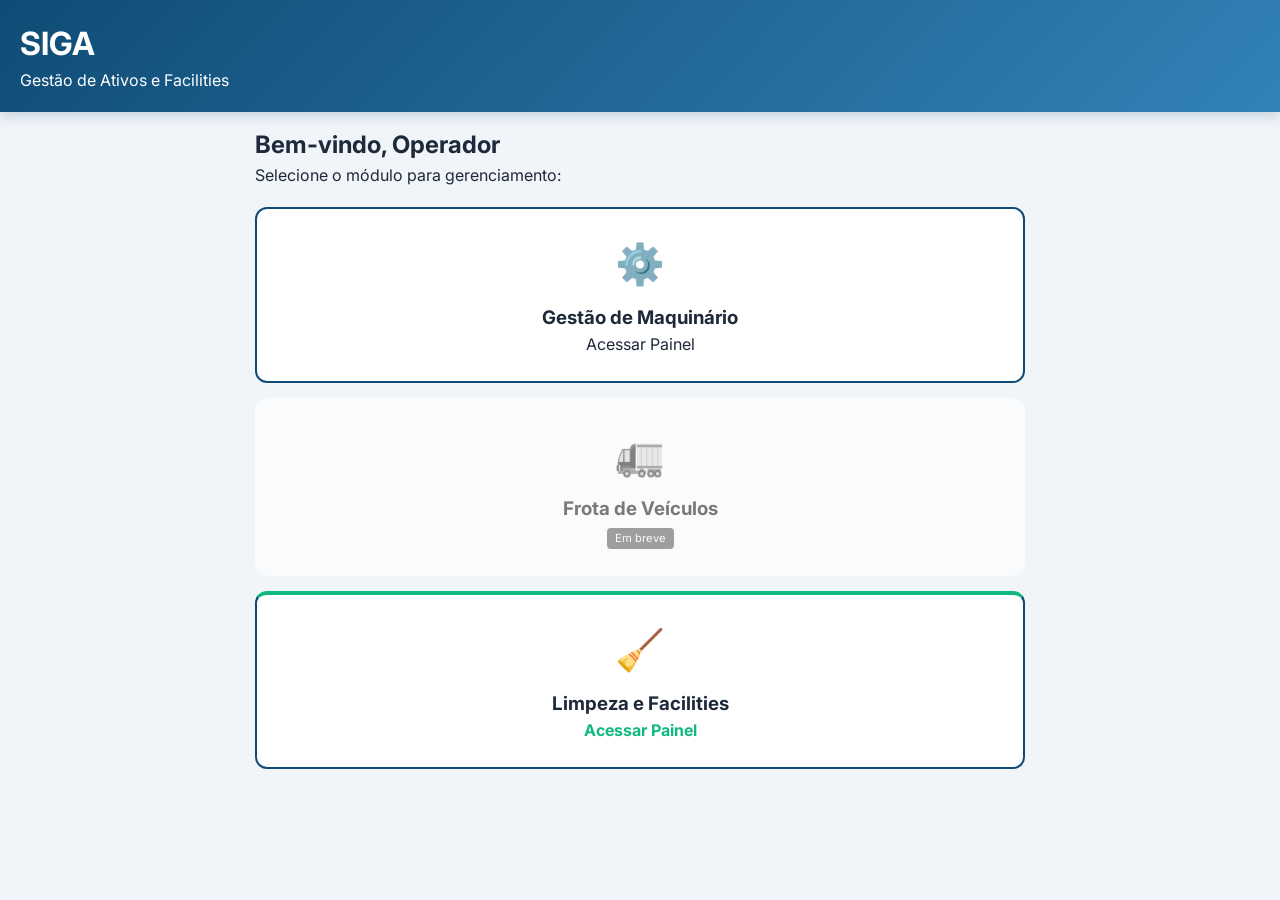
==== index.html @ 4efe4400 "teste" ====
<!DOCTYPE html>
<html lang="pt-br">
  <head>
    <meta charset="UTF-8" />
    <meta name="viewport" content="width=device-width, initial-scale=1.0, maximum-scale=1.0, user-scalable=no" />
    <title>SIGA - Gestão Industrial</title>
    <link rel="stylesheet" href="css/global.css" />
    <link rel="stylesheet" href="css/index.css" />
  </head>
  <body>
    <header class="main-header">
      <h1>SIGA</h1>
      <p>Gestão de Ativos e Facilities</p>
    </header>

    <main class="container">
      <section class="welcome-msg">
        <h2>Bem-vindo, Operador</h2>
        <p>Selecione o módulo para gerenciamento:</p>
      </section>

      <nav class="menu-grid">
        <a href="maquinario.html" class="menu-card active">
          <div class="icon">⚙️</div>
          <h3>Gestão de Maquinário</h3>
          <span>Acessar Painel</span>
        </a>

        <div class="menu-card disabled">
          <div class="icon">🚛</div>
          <h3>Frota de Veículos</h3>
          <span class="badge">Em breve</span>
        </div>

        <a href="limpeza.html" class="menu-card active" style="border-top: 4px solid #10b981;">
          <div class="icon">🧹</div>
          <h3>Limpeza e Facilities</h3>
          <span style="color: #10b981; font-weight: bold;">Acessar Painel</span>
        </a>
      </nav>
    </main>
  </body>
</html>
---- css/global.css ----
/* =======================================================
   TEMA GLOBAL SIGA - DESIGN SYSTEM INDUSTRIAL
======================================================== */
@import url("https://fonts.googleapis.com/css2?family=Inter:wght@400;500;600;700;800&display=swap");

:root {
  /* Paleta Corporativa */
  --bg-color: #f1f5f9; /* Fundo cinza azulado muito suave */
  --primary: #0f4c75; /* Azul escuro industrial */
  --primary-light: #3282b8; /* Azul de destaque */
  --accent: #00b4d8; /* Ciano para detalhes */

  /* Textos */
  --text-main: #1e293b; /* Quase preto para leitura confortável */
  --text-muted: #64748b; /* Cinza para textos secundários */
  --white: #ffffff;

  /* Status Semânticos (Cores universais de alerta) */
  --gray: #cbd5e1;
  --success: #10b981; /* Verde esmeralda */
  --warning: #f59e0b; /* Laranja/Âmbar */
  --danger: #ef4444; /* Vermelho alerta */
  --dark: #334155;
}

* {
  box-sizing: border-box;
  margin: 0;
  padding: 0;
  font-family: "Inter", sans-serif; /* Fonte moderna e legível */
  -webkit-tap-highlight-color: transparent; /* Remove brilho azul ao tocar no celular */
}

body {
  background-color: var(--bg-color);
  color: var(--text-main);
  padding-bottom: 40px;
  line-height: 1.5;
}

.container {
  padding: 15px;
  max-width: 800px; /* Alargado um pouco para telas maiores */
  margin: 0 auto;
}

/* --- Cabeçalho Moderno com Gradiente --- */
.main-header,
.sub-header {
  background: linear-gradient(135deg, var(--primary), var(--primary-light));
  color: var(--white);
  padding: 20px;
  box-shadow: 0 4px 12px rgba(15, 76, 117, 0.2);
}

.sub-header {
  display: flex;
  align-items: center;
  justify-content: space-between;
  border-bottom-left-radius: 12px;
  border-bottom-right-radius: 12px;
  margin-bottom: 20px;
}

.sub-header h2 {
  font-size: 1.25rem;
  font-weight: 700;
  letter-spacing: 0.5px;
}

.btn-back {
  background: rgba(255, 255, 255, 0.2);
  color: white;
  text-decoration: none;
  font-weight: 600;
  padding: 8px 12px;
  border-radius: 8px;
  font-size: 0.9rem;
  transition: background 0.2s;
}

.btn-back:hover {
  background: rgba(255, 255, 255, 0.3);
}

/* --- Overlay Global de Carregamento --- */
.overlay {
  position: fixed;
  top: 0;
  left: 0;
  width: 100%;
  height: 100%;
  background: rgba(15, 76, 117, 0.85); /* Fundo azul marinho translúcido */
  backdrop-filter: blur(4px);
  display: flex;
  align-items: center;
  justify-content: center;
  z-index: 9999;
  color: white;
}
.overlay.hidden {
  display: none !important;
}

.overlay-content {
  text-align: center;
}
.spinner {
  width: 50px;
  height: 50px;
  border: 5px solid rgba(255, 255, 255, 0.2);
  border-top: 5px solid var(--accent);
  border-radius: 50%;
  animation: spin 1s linear infinite;
  margin: 0 auto 15px auto;
}
@keyframes spin {
  0% {
    transform: rotate(0deg);
  }
  100% {
    transform: rotate(360deg);
  }
}
---- css/index.css ----
.menu-grid {
  display: grid;
  gap: 15px;
  margin-top: 20px;
}
.menu-card {
  background: var(--white);
  padding: 25px;
  border-radius: 12px;
  text-decoration: none;
  color: inherit;
  display: flex;
  flex-direction: column;
  align-items: center;
  border: 2px solid transparent;
  transition: 0.3s;
}
.menu-card.active {
  border-color: var(--primary);
}
.menu-card.disabled {
  opacity: 0.6;
  filter: grayscale(1);
  pointer-events: none;
}
.menu-card .icon {
  font-size: 2.5rem;
  margin-bottom: 10px;
}
.badge {
  background: #666;
  color: white;
  padding: 2px 8px;
  border-radius: 4px;
  font-size: 0.7rem;
  margin-top: 5px;
}
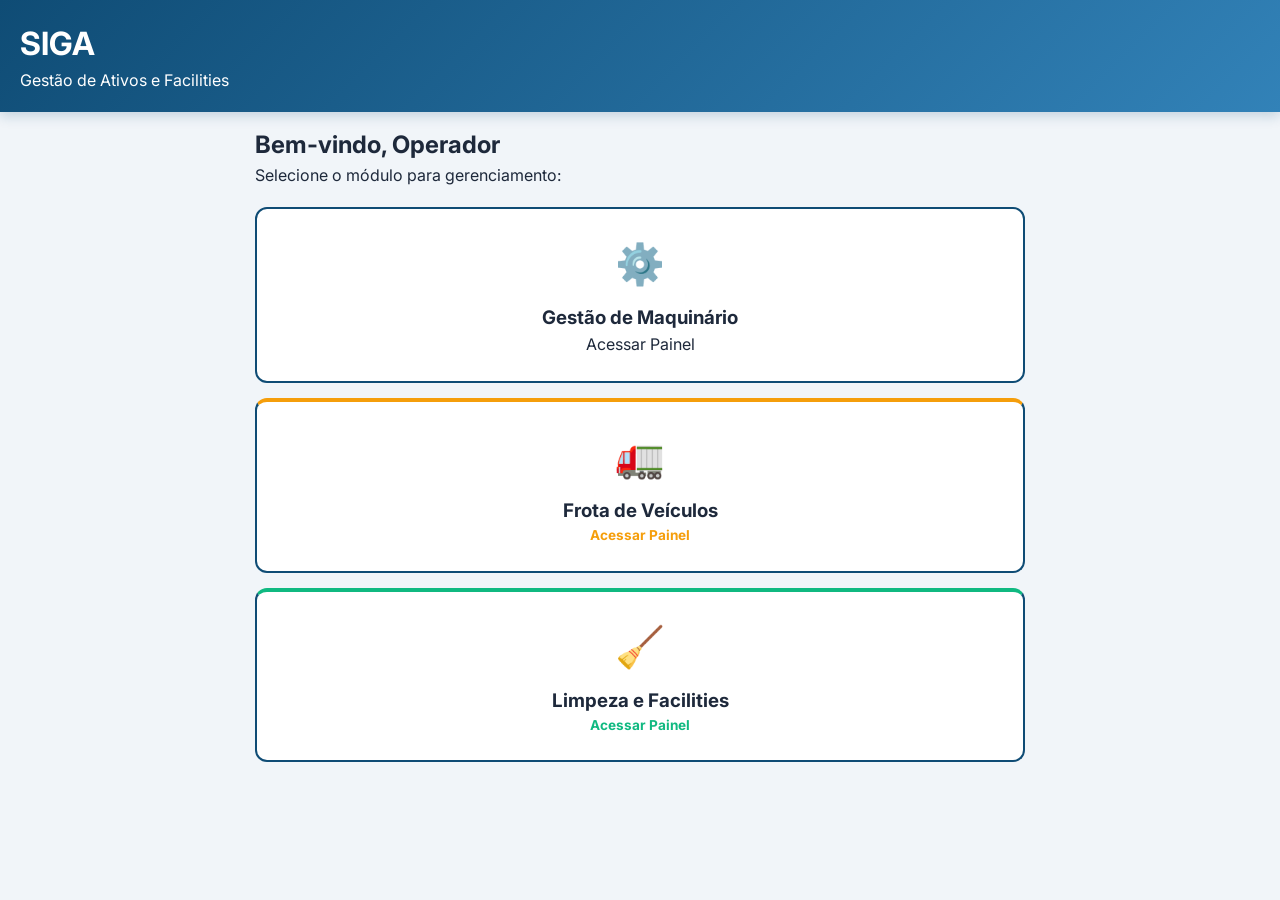
==== commit b9ca1b6f: "Teste" ====
--- a/index.html
+++ b/index.html
@@ -26,16 +26,16 @@
           <span>Acessar Painel</span>
         </a>
 
-        <div class="menu-card disabled">
+        <a href="painel-frota.html" class="menu-card active" style="border-top: 4px solid #f59e0b;">
           <div class="icon">🚛</div>
           <h3>Frota de Veículos</h3>
-          <span class="badge">Em breve</span>
-        </div>
+          <span style="color: #f59e0b; font-weight: bold; font-size: 0.85rem;">Acessar Painel</span>
+        </a>
 
         <a href="limpeza.html" class="menu-card active" style="border-top: 4px solid #10b981;">
           <div class="icon">🧹</div>
           <h3>Limpeza e Facilities</h3>
-          <span style="color: #10b981; font-weight: bold;">Acessar Painel</span>
+          <span style="color: #10b981; font-weight: bold; font-size: 0.85rem;">Acessar Painel</span>
         </a>
       </nav>
     </main>
